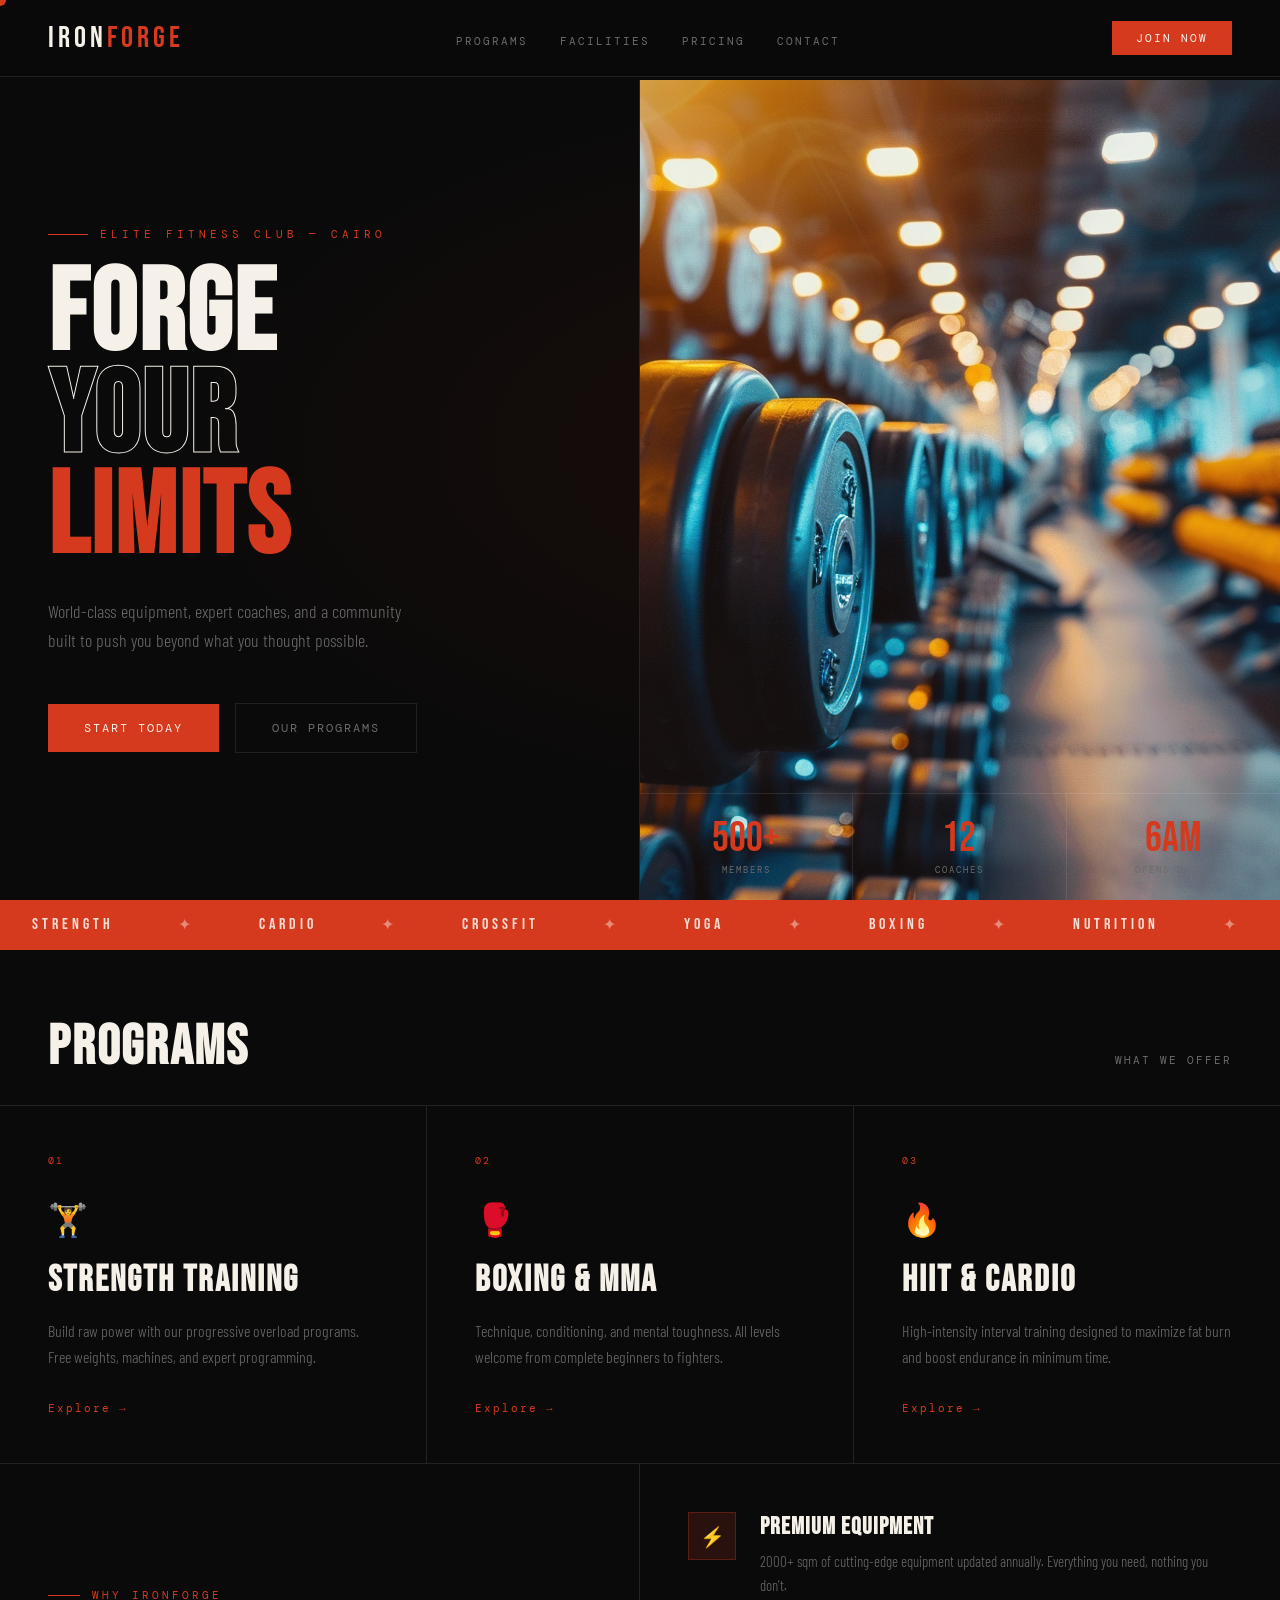
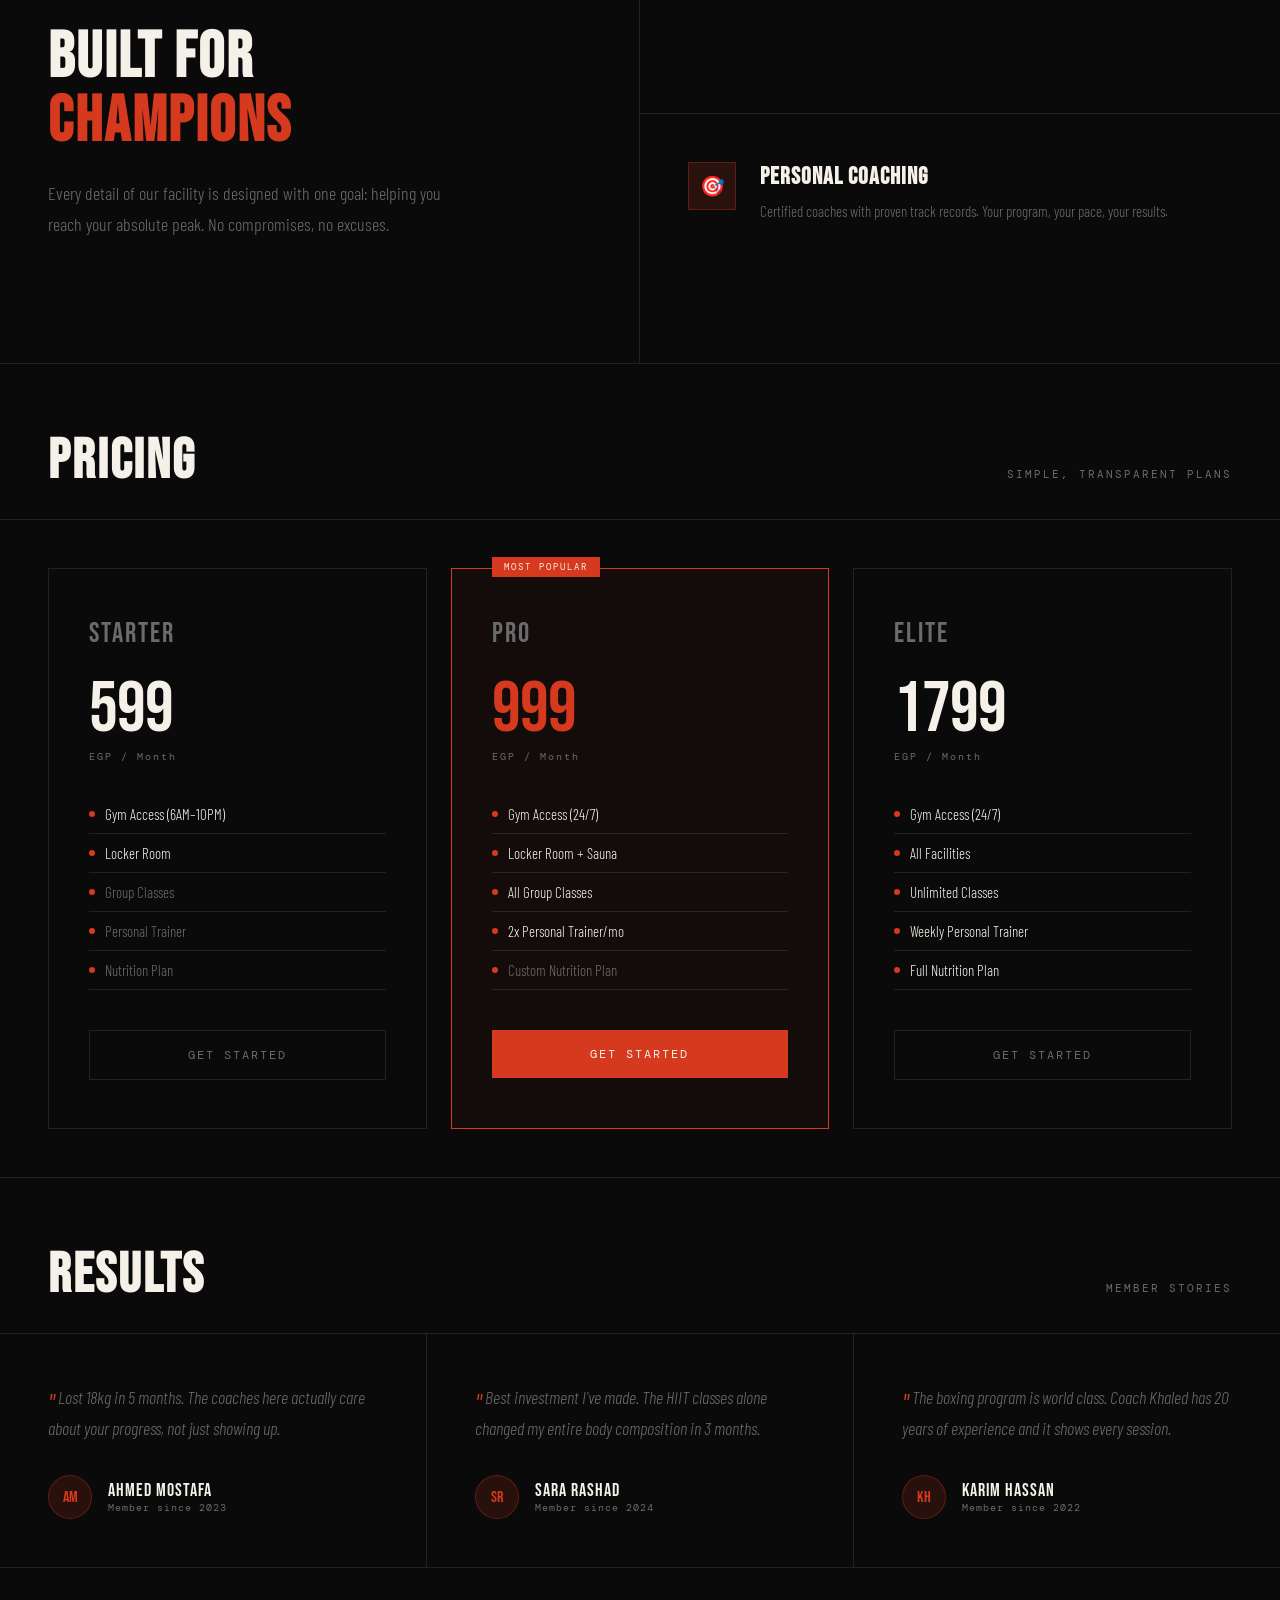
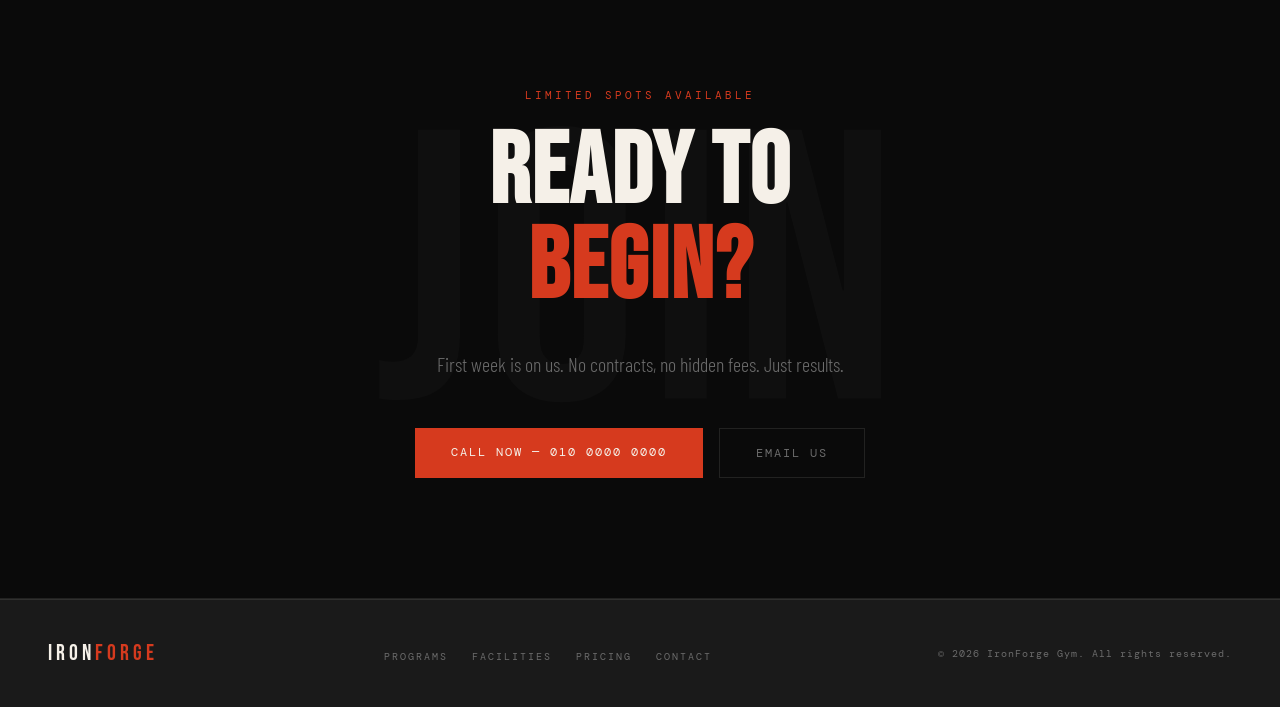
==== projects/gym/gym_landing.html @ 4a339556 "change photo gym.html" ====
<!DOCTYPE html>
<html lang="en">
<head>
  <meta charset="UTF-8" />
  <meta name="viewport" content="width=device-width, initial-scale=1.0" />
  <title>IRONFORGE — Elite Fitness</title>
  <link href="https://fonts.googleapis.com/css2?family=Bebas+Neue&family=Barlow+Condensed:wght@300;400;600;700;900&family=DM+Mono:wght@300;400&display=swap" rel="stylesheet" />
  <style>
    *, *::before, *::after { box-sizing: border-box; margin: 0; padding: 0; }

    :root {
      --black: #0a0a0a;
      --white: #f5f0e8;
      --red: #d63a1e;
      --red-dim: rgba(214,58,30,0.15);
      --gray: #1a1a1a;
      --muted: #6b6b6b;
      --line: rgba(245,240,232,0.1);
    }

    html { scroll-behavior: smooth; }
    body {
      background: var(--black);
      color: var(--white);
      font-family: 'Barlow Condensed', sans-serif;
      font-weight: 400;
      overflow-x: hidden;
      cursor: none;
    }

    /* CURSOR */
    .cursor {
      width: 12px; height: 12px;
      background: var(--red);
      border-radius: 50%;
      position: fixed; top: 0; left: 0;
      pointer-events: none;
      z-index: 9999;
      transform: translate(-50%, -50%);
      transition: transform 0.08s ease, width 0.2s, height 0.2s;
    }
    .cursor.expand { width: 36px; height: 36px; background: rgba(214,58,30,0.3); }

    /* NAV */
    nav {
      position: fixed; top: 0; left: 0; right: 0;
      z-index: 100;
      padding: 20px 48px;
      display: flex; justify-content: space-between; align-items: center;
      background: rgba(10,10,10,0.92);
      backdrop-filter: blur(10px);
      border-bottom: 1px solid var(--line);
    }
    .nav-logo {
      font-family: 'Bebas Neue', sans-serif;
      font-size: 30px;
      letter-spacing: 4px;
      color: var(--white);
      text-decoration: none;
    }
    .nav-logo span { color: var(--red); }
    .nav-links { display: flex; gap: 32px; list-style: none; }
    .nav-links a {
      font-family: 'DM Mono', monospace;
      font-size: 11px;
      letter-spacing: 2px;
      text-transform: uppercase;
      color: var(--muted);
      text-decoration: none;
      transition: color 0.2s;
    }
    .nav-links a:hover { color: var(--red); }
    .nav-cta {
      font-family: 'DM Mono', monospace;
      font-size: 11px;
      letter-spacing: 2px;
      text-transform: uppercase;
      padding: 10px 24px;
      background: var(--red);
      color: var(--white);
      text-decoration: none;
      transition: background 0.2s;
    }
    .nav-cta:hover { background: #b82e10; }

    /* HERO */
    .hero {
      min-height: 100vh;
      display: grid;
      grid-template-columns: 1fr 1fr;
      padding-top: 80px;
      position: relative;
      overflow: hidden;
    }
    .hero::before {
      content: '';
      position: absolute; inset: 0;
      background: radial-gradient(ellipse at 70% 50%, rgba(214,58,30,0.08) 0%, transparent 60%);
      pointer-events: none;
    }
    .hero-left {
      padding: 80px 48px;
      display: flex; flex-direction: column; justify-content: center;
      border-right: 1px solid var(--line);
      position: relative; z-index: 1;
    }
    .hero-tag {
      font-family: 'DM Mono', monospace;
      font-size: 11px;
      letter-spacing: 4px;
      text-transform: uppercase;
      color: var(--red);
      margin-bottom: 24px;
      opacity: 0;
      animation: fadeUp 0.7s 0.2s forwards;
      display: flex; align-items: center; gap: 12px;
    }
    .hero-tag::before { content: ''; width: 40px; height: 1px; background: var(--red); }
    .hero-title {
      font-family: 'Bebas Neue', sans-serif;
      font-size: clamp(80px, 9vw, 130px);
      line-height: 0.88;
      letter-spacing: 2px;
      color: var(--white);
      opacity: 0;
      animation: fadeUp 0.7s 0.4s forwards;
    }
    .hero-title .red { color: var(--red); }
    .hero-title .outline {
      -webkit-text-stroke: 1px var(--white);
      color: transparent;
    }
    .hero-sub {
      font-size: 18px;
      font-weight: 300;
      color: var(--muted);
      margin-top: 28px;
      max-width: 380px;
      line-height: 1.6;
      opacity: 0;
      animation: fadeUp 0.7s 0.6s forwards;
    }
    .hero-btns {
      margin-top: 48px;
      display: flex; gap: 16px; align-items: center;
      opacity: 0;
      animation: fadeUp 0.7s 0.8s forwards;
    }
    .btn-red {
      font-family: 'DM Mono', monospace;
      font-size: 12px;
      letter-spacing: 2px;
      text-transform: uppercase;
      padding: 16px 36px;
      background: var(--red);
      color: var(--white);
      text-decoration: none;
      transition: background 0.2s, transform 0.2s;
      display: inline-block;
    }
    .btn-red:hover { background: #b82e10; transform: translateY(-2px); }
    .btn-ghost {
      font-family: 'DM Mono', monospace;
      font-size: 12px;
      letter-spacing: 2px;
      text-transform: uppercase;
      padding: 16px 36px;
      border: 1px solid var(--line);
      color: var(--muted);
      text-decoration: none;
      transition: border-color 0.2s, color 0.2s;
    }
    .btn-ghost:hover { border-color: var(--white); color: var(--white); }

    .hero-right {
      position: relative;
      background: var(--gray);
      overflow: hidden;
      display: flex; align-items: center; justify-content: center;
    }
    .hero-bg-text {
      font-family: 'Bebas Neue', sans-serif;
      font-size: clamp(120px, 18vw, 220px);
      color: rgba(245,240,232,0.03);
      letter-spacing: 8px;
      position: absolute;
      white-space: nowrap;
      user-select: none;
    }
    .hero-stats-grid {
      position: absolute; bottom: 0; left: 0; right: 0;
      display: grid; grid-template-columns: repeat(3,1fr);
      border-top: 1px solid var(--line);
    }
    .hero-stat {
      padding: 24px;
      border-right: 1px solid var(--line);
      text-align: center;
      opacity: 0;
      animation: fadeUp 0.7s 1s forwards;
    }
    .hero-stat:last-child { border-right: none; }
    .hero-stat-num {
      font-family: 'Bebas Neue', sans-serif;
      font-size: 42px;
      color: var(--red);
      line-height: 1;
    }
    .hero-stat-label {
      font-family: 'DM Mono', monospace;
      font-size: 9px;
      letter-spacing: 2px;
      color: var(--muted);
      text-transform: uppercase;
      margin-top: 4px;
    }
    .hero-img-placeholder {
  width: 100%;
  height: 100%;
  object-fit: cover;
  object-position: center;
  position: absolute;
  inset: 0;
}

    /* MARQUEE */
    .marquee-wrap {
      overflow: hidden;
      padding: 14px 0;
      background: var(--red);
      border-top: 1px solid rgba(214,58,30,0.5);
      border-bottom: 1px solid rgba(214,58,30,0.5);
    }
    .marquee-track {
      display: flex;
      animation: marquee 18s linear infinite;
      width: max-content;
      white-space: nowrap;
    }
    .m-item {
      font-family: 'Bebas Neue', sans-serif;
      font-size: 16px;
      letter-spacing: 4px;
      color: var(--white);
      padding: 0 32px;
      opacity: 0.9;
    }
    .m-dot { color: rgba(245,240,232,0.5); }

    /* PROGRAMS */
    .programs { border-bottom: 1px solid var(--line); }
    .section-header {
      padding: 64px 48px 0;
      display: flex; justify-content: space-between; align-items: baseline;
      border-bottom: 1px solid var(--line);
      padding-bottom: 24px;
    }
    .section-title {
      font-family: 'Bebas Neue', sans-serif;
      font-size: 56px;
      letter-spacing: 2px;
    }
    .section-sub {
      font-family: 'DM Mono', monospace;
      font-size: 11px;
      letter-spacing: 2px;
      color: var(--muted);
      text-transform: uppercase;
    }
    .programs-grid {
      display: grid;
      grid-template-columns: repeat(3, 1fr);
      gap: 1px;
      background: var(--line);
    }
    .program-card {
      background: var(--black);
      padding: 48px;
      position: relative;
      overflow: hidden;
      transition: background 0.3s;
      cursor: none;
    }
    .program-card:hover { background: #0f0f0f; }
    .program-num {
      font-family: 'DM Mono', monospace;
      font-size: 10px;
      letter-spacing: 2px;
      color: var(--red);
      margin-bottom: 32px;
      display: block;
    }
    .program-icon {
      font-size: 32px;
      margin-bottom: 20px;
      display: block;
    }
    .program-name {
      font-family: 'Bebas Neue', sans-serif;
      font-size: 36px;
      letter-spacing: 2px;
      margin-bottom: 16px;
    }
    .program-desc {
      font-size: 16px;
      font-weight: 300;
      color: var(--muted);
      line-height: 1.6;
    }
    .program-arrow {
      margin-top: 32px;
      font-family: 'DM Mono', monospace;
      font-size: 11px;
      letter-spacing: 2px;
      color: var(--red);
      display: flex; align-items: center; gap: 8px;
      transition: gap 0.2s;
    }
    .program-card:hover .program-arrow { gap: 16px; }
    .program-arrow::after { content: '→'; }

    /* FEATURES */
    .features {
      display: grid;
      grid-template-columns: 1fr 1fr;
      border-bottom: 1px solid var(--line);
      min-height: 500px;
    }
    .features-left {
      padding: 80px 48px;
      border-right: 1px solid var(--line);
      display: flex; flex-direction: column; justify-content: center;
    }
    .features-label {
      font-family: 'DM Mono', monospace;
      font-size: 11px;
      letter-spacing: 3px;
      color: var(--red);
      text-transform: uppercase;
      margin-bottom: 24px;
      display: flex; align-items: center; gap: 12px;
    }
    .features-label::before { content: ''; width: 32px; height: 1px; background: var(--red); }
    .features-heading {
      font-family: 'Bebas Neue', sans-serif;
      font-size: clamp(40px, 5vw, 64px);
      line-height: 1;
      letter-spacing: 2px;
      margin-bottom: 24px;
    }
    .features-heading span { color: var(--red); }
    .features-text {
      font-size: 18px;
      font-weight: 300;
      color: var(--muted);
      line-height: 1.7;
      max-width: 420px;
    }
    .features-right {
      display: grid;
      grid-template-rows: 1fr 1fr;
    }
    .feature-item {
      padding: 48px;
      border-bottom: 1px solid var(--line);
      display: flex; gap: 24px; align-items: flex-start;
    }
    .feature-item:last-child { border-bottom: none; }
    .feature-icon {
      width: 48px; height: 48px;
      background: var(--red-dim);
      border: 1px solid rgba(214,58,30,0.3);
      display: flex; align-items: center; justify-content: center;
      font-size: 20px;
      flex-shrink: 0;
    }
    .feature-title {
      font-family: 'Bebas Neue', sans-serif;
      font-size: 24px;
      letter-spacing: 1px;
      margin-bottom: 8px;
    }
    .feature-desc {
      font-size: 15px;
      font-weight: 300;
      color: var(--muted);
      line-height: 1.6;
    }

    /* PRICING */
    .pricing { border-bottom: 1px solid var(--line); }
    .pricing-grid {
      display: grid;
      grid-template-columns: repeat(3, 1fr);
      gap: 1px;
      background: var(--line);
      padding: 48px;
      gap: 24px;
      background: var(--black);
    }
    .price-card {
      border: 1px solid var(--line);
      padding: 48px 40px;
      position: relative;
      transition: border-color 0.3s;
    }
    .price-card:hover { border-color: rgba(245,240,232,0.2); }
    .price-card.featured {
      border-color: var(--red);
      background: rgba(214,58,30,0.04);
    }
    .price-badge {
      position: absolute; top: -12px; left: 40px;
      font-family: 'DM Mono', monospace;
      font-size: 9px;
      letter-spacing: 2px;
      text-transform: uppercase;
      background: var(--red);
      color: var(--white);
      padding: 4px 12px;
    }
    .price-name {
      font-family: 'Bebas Neue', sans-serif;
      font-size: 28px;
      letter-spacing: 2px;
      color: var(--muted);
      margin-bottom: 24px;
    }
    .price-amount {
      font-family: 'Bebas Neue', sans-serif;
      font-size: 72px;
      line-height: 1;
      letter-spacing: -1px;
      margin-bottom: 4px;
    }
    .price-card.featured .price-amount { color: var(--red); }
    .price-period {
      font-family: 'DM Mono', monospace;
      font-size: 10px;
      letter-spacing: 2px;
      color: var(--muted);
      margin-bottom: 32px;
    }
    .price-features {
      list-style: none;
      margin-bottom: 40px;
    }
    .price-features li {
      font-size: 15px;
      font-weight: 300;
      color: var(--muted);
      padding: 10px 0;
      border-bottom: 1px solid var(--line);
      display: flex; align-items: center; gap: 10px;
    }
    .price-features li::before {
      content: '';
      width: 6px; height: 6px;
      background: var(--red);
      border-radius: 50%;
      flex-shrink: 0;
    }
    .price-features li.included { color: var(--white); }

    /* TESTIMONIALS */
    .testimonials { border-bottom: 1px solid var(--line); }
    .testimonials-grid {
      display: grid;
      grid-template-columns: repeat(3, 1fr);
      gap: 1px;
      background: var(--line);
    }
    .testimonial {
      background: var(--black);
      padding: 48px;
    }
    .testimonial-quote {
      font-size: 18px;
      font-weight: 300;
      font-style: italic;
      line-height: 1.7;
      color: var(--muted);
      margin-bottom: 32px;
    }
    .testimonial-quote::before { content: '"'; color: var(--red); font-size: 32px; line-height: 0; vertical-align: -12px; margin-right: 4px; }
    .testimonial-author {
      display: flex; align-items: center; gap: 16px;
    }
    .author-avatar {
      width: 44px; height: 44px;
      background: var(--red-dim);
      border: 1px solid rgba(214,58,30,0.3);
      border-radius: 50%;
      display: flex; align-items: center; justify-content: center;
      font-family: 'Bebas Neue', sans-serif;
      font-size: 16px;
      color: var(--red);
      flex-shrink: 0;
    }
    .author-name {
      font-family: 'Bebas Neue', sans-serif;
      font-size: 18px;
      letter-spacing: 1px;
    }
    .author-role {
      font-family: 'DM Mono', monospace;
      font-size: 10px;
      letter-spacing: 1px;
      color: var(--muted);
    }

    /* CTA */
    .cta-section {
      padding: 120px 48px;
      text-align: center;
      position: relative;
      overflow: hidden;
      border-bottom: 1px solid var(--line);
    }
    .cta-section::before {
      content: 'JOIN';
      font-family: 'Bebas Neue', sans-serif;
      font-size: clamp(200px, 30vw, 400px);
      color: rgba(245,240,232,0.02);
      position: absolute;
      top: 50%; left: 50%;
      transform: translate(-50%, -50%);
      letter-spacing: 10px;
      pointer-events: none;
      user-select: none;
      white-space: nowrap;
    }
    .cta-label {
      font-family: 'DM Mono', monospace;
      font-size: 11px;
      letter-spacing: 3px;
      color: var(--red);
      text-transform: uppercase;
      margin-bottom: 24px;
    }
    .cta-title {
      font-family: 'Bebas Neue', sans-serif;
      font-size: clamp(60px, 8vw, 100px);
      line-height: 0.95;
      letter-spacing: 2px;
      margin-bottom: 32px;
    }
    .cta-title span { color: var(--red); }
    .cta-sub {
      font-size: 20px;
      font-weight: 300;
      color: var(--muted);
      max-width: 480px;
      margin: 0 auto 48px;
      line-height: 1.6;
    }
    .cta-btns { display: flex; gap: 16px; justify-content: center; }

    /* FOOTER */
    footer {
      padding: 40px 48px;
      display: flex; justify-content: space-between; align-items: center;
      background: var(--gray);
      border-top: 1px solid var(--line);
    }
    .footer-logo {
      font-family: 'Bebas Neue', sans-serif;
      font-size: 22px;
      letter-spacing: 4px;
      color: var(--white);
    }
    .footer-logo span { color: var(--red); }
    .footer-links { display: flex; gap: 24px; list-style: none; }
    .footer-links a {
      font-family: 'DM Mono', monospace;
      font-size: 10px;
      letter-spacing: 2px;
      color: var(--muted);
      text-decoration: none;
      text-transform: uppercase;
      transition: color 0.2s;
    }
    .footer-links a:hover { color: var(--red); }
    .footer-copy {
      font-family: 'DM Mono', monospace;
      font-size: 10px;
      letter-spacing: 1px;
      color: var(--muted);
    }

    /* REVEAL */
    .reveal { opacity: 0; transform: translateY(24px); transition: opacity 0.7s ease, transform 0.7s ease; }
    .reveal.visible { opacity: 1; transform: translateY(0); }

    /* ANIMATIONS */
    @keyframes fadeUp {
      from { opacity: 0; transform: translateY(20px); }
      to   { opacity: 1; transform: translateY(0); }
    }
    @keyframes marquee {
      from { transform: translateX(0); }
      to   { transform: translateX(-50%); }
    }

    /* RESPONSIVE */
    @media (max-width: 1024px) {
      .programs-grid { grid-template-columns: 1fr 1fr; }
      .pricing-grid { grid-template-columns: 1fr; max-width: 480px; margin: 0 auto; }
      .testimonials-grid { grid-template-columns: 1fr; }
    }
    @media (max-width: 768px) {
      nav { padding: 16px 24px; }
      .nav-links { display: none; }
      .hero { grid-template-columns: 1fr; }
      .hero-right { min-height: 300px; }
      .hero-left { padding: 48px 24px; }
      .section-header { padding: 48px 24px 24px; flex-direction: column; gap: 8px; }
      .programs-grid { grid-template-columns: 1fr; }
      .program-card { padding: 32px 24px; }
      .features { grid-template-columns: 1fr; }
      .features-left { padding: 48px 24px; border-right: none; border-bottom: 1px solid var(--line); }
      .feature-item { padding: 32px 24px; }
      .pricing-grid { padding: 24px; }
      .cta-section { padding: 80px 24px; }
      .cta-btns { flex-direction: column; align-items: center; }
      footer { flex-direction: column; gap: 16px; text-align: center; padding: 24px; }
      .footer-links { flex-wrap: wrap; justify-content: center; }
    }
  </style>
</head>
<body>
  <div class="cursor" id="cursor"></div>

  <nav>
    <a href="#" class="nav-logo">IRON<span>FORGE</span></a>
    <ul class="nav-links">
      <li><a href="#programs">Programs</a></li>
      <li><a href="#features">Facilities</a></li>
      <li><a href="#pricing">Pricing</a></li>
      <li><a href="#contact">Contact</a></li>
    </ul>
    <a href="#pricing" class="nav-cta">Join Now</a>
  </nav>

  <!-- HERO -->
  <section id="hero" class="hero">
    <div class="hero-left">
      <p class="hero-tag">Elite Fitness Club — Cairo</p>
      <h1 class="hero-title">
        FORGE<br>
        <span class="outline">YOUR</span><br>
        <span class="red">LIMITS</span>
      </h1>
      <p class="hero-sub">World-class equipment, expert coaches, and a community built to push you beyond what you thought possible.</p>
      <div class="hero-btns">
        <a href="#pricing" class="btn-red">Start Today</a>
        <a href="#programs" class="btn-ghost">Our Programs</a>
      </div>
    </div>
    <div class="hero-right">
      <div class="hero-bg-text">GYM</div>
      <img src="./photos-gym.png" alt="athlete" class="hero-img-placeholder" />
      <div class="hero-stats-grid">
        <div class="hero-stat">
          <div class="hero-stat-num">500+</div>
          <div class="hero-stat-label">Members</div>
        </div>
        <div class="hero-stat">
          <div class="hero-stat-num">12</div>
          <div class="hero-stat-label">Coaches</div>
        </div>
        <div class="hero-stat">
          <div class="hero-stat-num">6AM</div>
          <div class="hero-stat-label">Opens Daily</div>
        </div>
      </div>
    </div>
  </section>

  <!-- MARQUEE -->
  <div class="marquee-wrap">
    <div class="marquee-track">
      <span class="m-item">STRENGTH</span><span class="m-item m-dot">✦</span>
      <span class="m-item">CARDIO</span><span class="m-item m-dot">✦</span>
      <span class="m-item">CROSSFIT</span><span class="m-item m-dot">✦</span>
      <span class="m-item">YOGA</span><span class="m-item m-dot">✦</span>
      <span class="m-item">BOXING</span><span class="m-item m-dot">✦</span>
      <span class="m-item">NUTRITION</span><span class="m-item m-dot">✦</span>
      <span class="m-item">HIIT</span><span class="m-item m-dot">✦</span>
      <span class="m-item">PERSONAL TRAINING</span><span class="m-item m-dot">✦</span>
      <span class="m-item">STRENGTH</span><span class="m-item m-dot">✦</span>
      <span class="m-item">CARDIO</span><span class="m-item m-dot">✦</span>
      <span class="m-item">CROSSFIT</span><span class="m-item m-dot">✦</span>
      <span class="m-item">YOGA</span><span class="m-item m-dot">✦</span>
      <span class="m-item">BOXING</span><span class="m-item m-dot">✦</span>
      <span class="m-item">NUTRITION</span><span class="m-item m-dot">✦</span>
      <span class="m-item">HIIT</span><span class="m-item m-dot">✦</span>
      <span class="m-item">PERSONAL TRAINING</span><span class="m-item m-dot">✦</span>
    </div>
  </div>

  <!-- PROGRAMS -->
  <section id="programs" class="programs">
    <div class="section-header">
      <h2 class="section-title">PROGRAMS</h2>
      <span class="section-sub">What We Offer</span>
    </div>
    <div class="programs-grid">
      <div class="program-card reveal">
        <span class="program-num">01</span>
        <span class="program-icon">🏋️</span>
        <h3 class="program-name">Strength Training</h3>
        <p class="program-desc">Build raw power with our progressive overload programs. Free weights, machines, and expert programming.</p>
        <div class="program-arrow">Explore</div>
      </div>
      <div class="program-card reveal">
        <span class="program-num">02</span>
        <span class="program-icon">🥊</span>
        <h3 class="program-name">Boxing & MMA</h3>
        <p class="program-desc">Technique, conditioning, and mental toughness. All levels welcome from complete beginners to fighters.</p>
        <div class="program-arrow">Explore</div>
      </div>
      <div class="program-card reveal">
        <span class="program-num">03</span>
        <span class="program-icon">🔥</span>
        <h3 class="program-name">HIIT & Cardio</h3>
        <p class="program-desc">High-intensity interval training designed to maximize fat burn and boost endurance in minimum time.</p>
        <div class="program-arrow">Explore</div>
      </div>
    </div>
  </section>

  <!-- FEATURES -->
  <section id="features" class="features">
    <div class="features-left reveal">
      <p class="features-label">Why IronForge</p>
      <h2 class="features-heading">BUILT FOR<br><span>CHAMPIONS</span></h2>
      <p class="features-text">Every detail of our facility is designed with one goal: helping you reach your absolute peak. No compromises, no excuses.</p>
    </div>
    <div class="features-right">
      <div class="feature-item reveal">
        <div class="feature-icon">⚡</div>
        <div>
          <h4 class="feature-title">Premium Equipment</h4>
          <p class="feature-desc">2000+ sqm of cutting-edge equipment updated annually. Everything you need, nothing you don't.</p>
        </div>
      </div>
      <div class="feature-item reveal">
        <div class="feature-icon">🎯</div>
        <div>
          <h4 class="feature-title">Personal Coaching</h4>
          <p class="feature-desc">Certified coaches with proven track records. Your program, your pace, your results.</p>
        </div>
      </div>
    </div>
  </section>

  <!-- PRICING -->
  <section id="pricing" class="pricing">
    <div class="section-header">
      <h2 class="section-title">PRICING</h2>
      <span class="section-sub">Simple, Transparent Plans</span>
    </div>
    <div class="pricing-grid">
      <div class="price-card reveal">
        <p class="price-name">STARTER</p>
        <div class="price-amount">599</div>
        <p class="price-period">EGP / Month</p>
        <ul class="price-features">
          <li class="included">Gym Access (6AM–10PM)</li>
          <li class="included">Locker Room</li>
          <li>Group Classes</li>
          <li>Personal Trainer</li>
          <li>Nutrition Plan</li>
        </ul>
        <a href="#contact" class="btn-ghost" style="display:block;text-align:center;">Get Started</a>
      </div>
      <div class="price-card featured reveal">
        <p class="price-badge">Most Popular</p>
        <p class="price-name">PRO</p>
        <div class="price-amount">999</div>
        <p class="price-period">EGP / Month</p>
        <ul class="price-features">
          <li class="included">Gym Access (24/7)</li>
          <li class="included">Locker Room + Sauna</li>
          <li class="included">All Group Classes</li>
          <li class="included">2x Personal Trainer/mo</li>
          <li>Custom Nutrition Plan</li>
        </ul>
        <a href="#contact" class="btn-red" style="display:block;text-align:center;">Get Started</a>
      </div>
      <div class="price-card reveal">
        <p class="price-name">ELITE</p>
        <div class="price-amount">1799</div>
        <p class="price-period">EGP / Month</p>
        <ul class="price-features">
          <li class="included">Gym Access (24/7)</li>
          <li class="included">All Facilities</li>
          <li class="included">Unlimited Classes</li>
          <li class="included">Weekly Personal Trainer</li>
          <li class="included">Full Nutrition Plan</li>
        </ul>
        <a href="#contact" class="btn-ghost" style="display:block;text-align:center;">Get Started</a>
      </div>
    </div>
  </section>

  <!-- TESTIMONIALS -->
  <section class="testimonials">
    <div class="section-header">
      <h2 class="section-title">RESULTS</h2>
      <span class="section-sub">Member Stories</span>
    </div>
    <div class="testimonials-grid">
      <div class="testimonial reveal">
        <p class="testimonial-quote">Lost 18kg in 5 months. The coaches here actually care about your progress, not just showing up.</p>
        <div class="testimonial-author">
          <div class="author-avatar">AM</div>
          <div>
            <div class="author-name">Ahmed Mostafa</div>
            <div class="author-role">Member since 2023</div>
          </div>
        </div>
      </div>
      <div class="testimonial reveal">
        <p class="testimonial-quote">Best investment I've made. The HIIT classes alone changed my entire body composition in 3 months.</p>
        <div class="testimonial-author">
          <div class="author-avatar">SR</div>
          <div>
            <div class="author-name">Sara Rashad</div>
            <div class="author-role">Member since 2024</div>
          </div>
        </div>
      </div>
      <div class="testimonial reveal">
        <p class="testimonial-quote">The boxing program is world class. Coach Khaled has 20 years of experience and it shows every session.</p>
        <div class="testimonial-author">
          <div class="author-avatar">KH</div>
          <div>
            <div class="author-name">Karim Hassan</div>
            <div class="author-role">Member since 2022</div>
          </div>
        </div>
      </div>
    </div>
  </section>

  <!-- CTA -->
  <section id="contact" class="cta-section">
    <p class="cta-label reveal">Limited Spots Available</p>
    <h2 class="cta-title reveal">READY TO<br><span>BEGIN?</span></h2>
    <p class="cta-sub reveal">First week is on us. No contracts, no hidden fees. Just results.</p>
    <div class="cta-btns reveal">
      <a href="tel:+201000000000" class="btn-red">Call Now — 010 0000 0000</a>
      <a href="mailto:info@ironforge.com" class="btn-ghost">Email Us</a>
    </div>
  </section>

  <!-- FOOTER -->
  <footer>
    <span class="footer-logo">IRON<span>FORGE</span></span>
    <ul class="footer-links">
      <li><a href="#programs">Programs</a></li>
      <li><a href="#features">Facilities</a></li>
      <li><a href="#pricing">Pricing</a></li>
      <li><a href="#contact">Contact</a></li>
    </ul>
    <span class="footer-copy">© 2026 IronForge Gym. All rights reserved.</span>
  </footer>

  <script>
    const cursor = document.getElementById('cursor');
    document.addEventListener('mousemove', e => {
      cursor.style.left = e.clientX + 'px';
      cursor.style.top = e.clientY + 'px';
    });
    document.querySelectorAll('a, button, .program-card').forEach(el => {
      el.addEventListener('mouseenter', () => cursor.classList.add('expand'));
      el.addEventListener('mouseleave', () => cursor.classList.remove('expand'));
    });

    const reveals = document.querySelectorAll('.reveal');
    const observer = new IntersectionObserver((entries) => {
      entries.forEach((entry, i) => {
        if (entry.isIntersecting) {
          setTimeout(() => entry.target.classList.add('visible'), i * 80);
          observer.unobserve(entry.target);
        }
      });
    }, { threshold: 0.1 });
    reveals.forEach(el => observer.observe(el));
  </script>
</body>
</html>
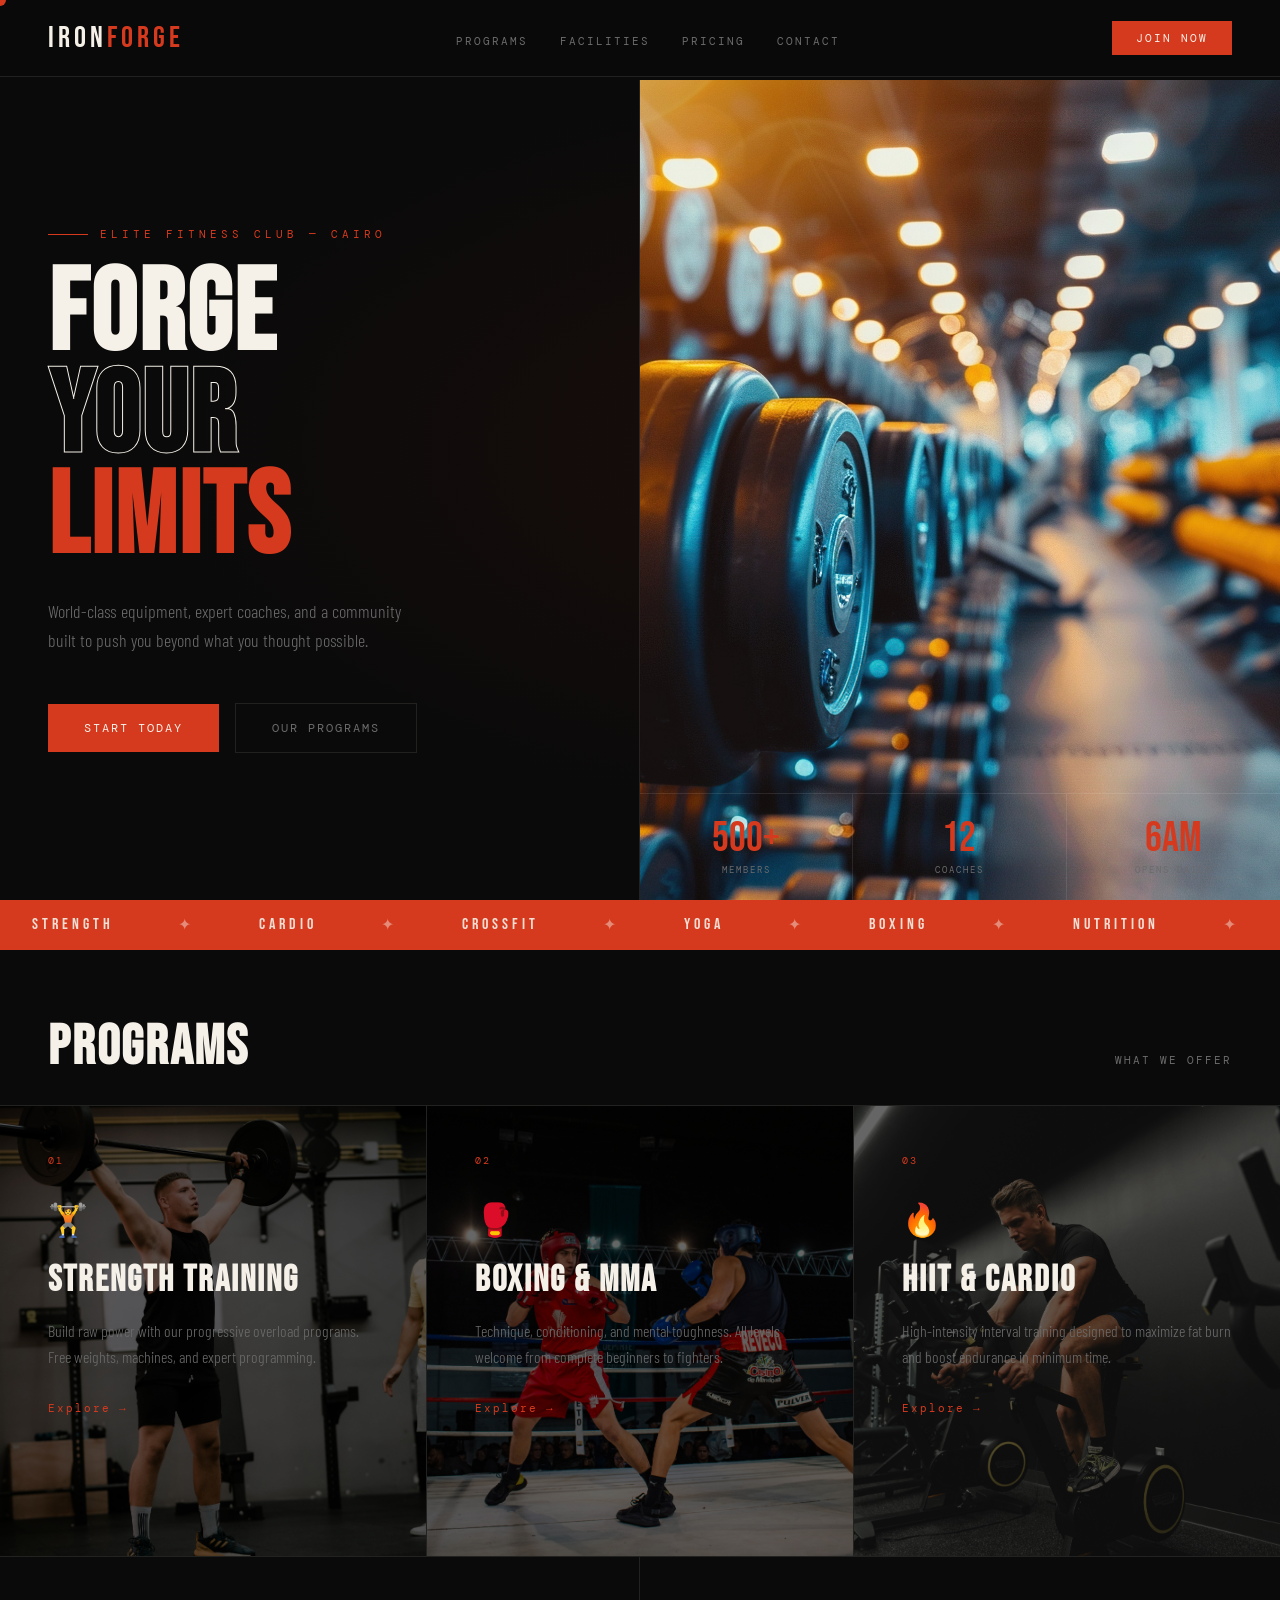
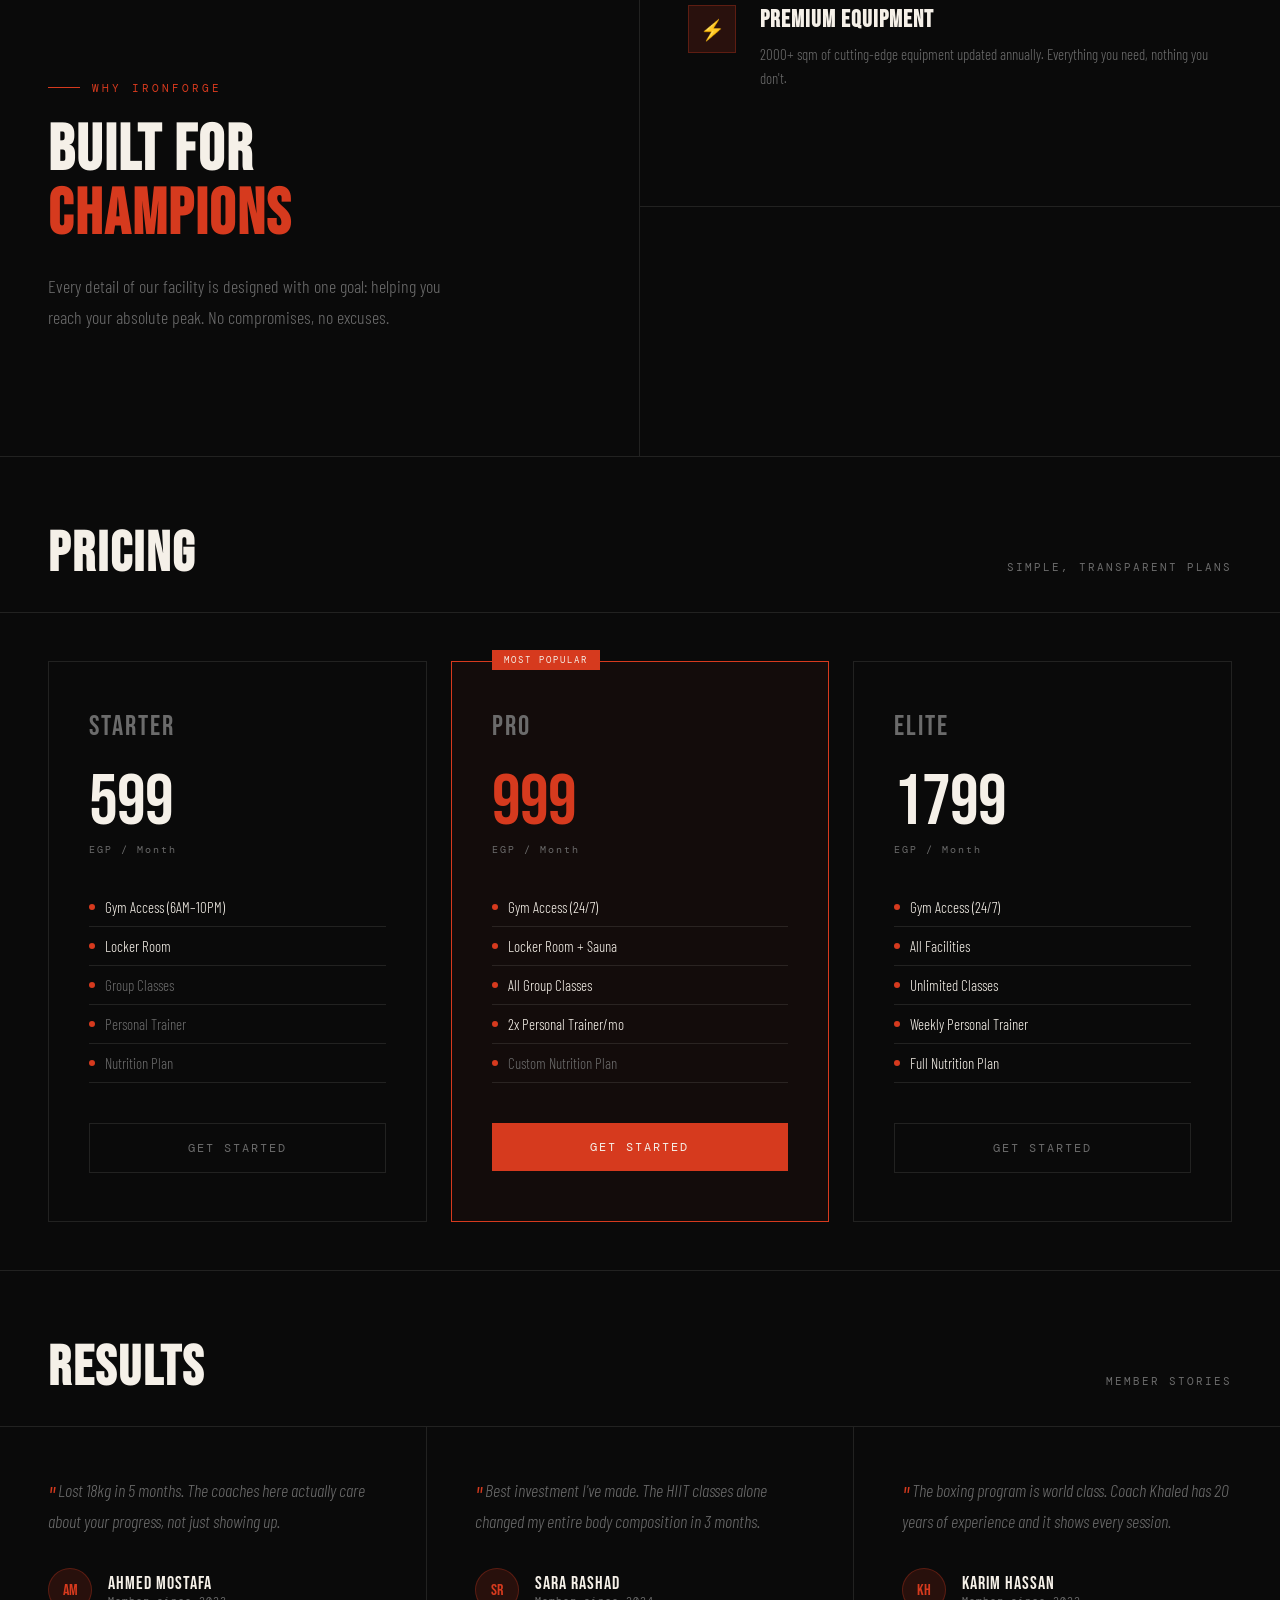
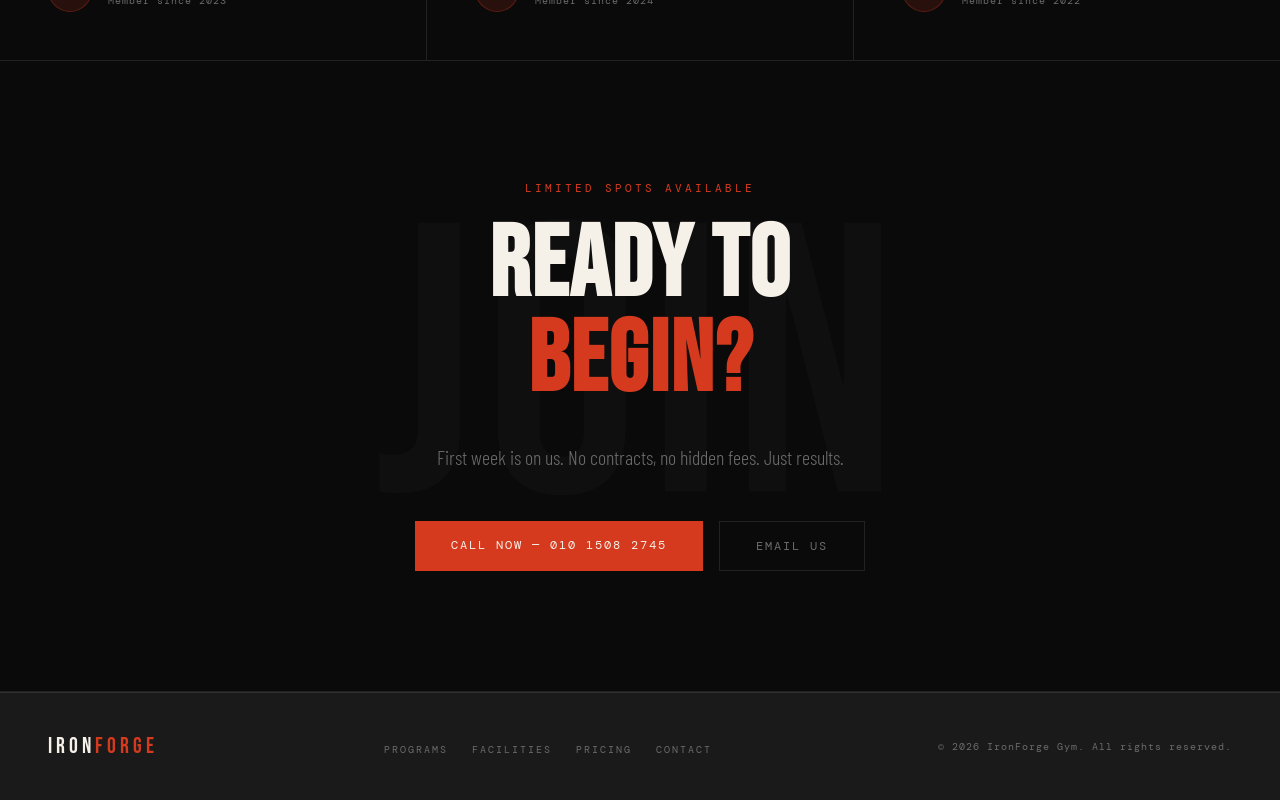
==== commit fa567f04: "edit gym landing page" ====
--- a/projects/gym/gym_landing.html
+++ b/projects/gym/gym_landing.html
@@ -267,21 +267,40 @@
       color: var(--muted);
       text-transform: uppercase;
     }
-    .programs-grid {
-      display: grid;
-      grid-template-columns: repeat(3, 1fr);
-      gap: 1px;
-      background: var(--line);
-    }
-    .program-card {
-      background: var(--black);
-      padding: 48px;
-      position: relative;
-      overflow: hidden;
-      transition: background 0.3s;
-      cursor: none;
-    }
-    .program-card:hover { background: #0f0f0f; }
+   .programs-grid {
+  display: grid;
+  grid-template-columns: repeat(3, 1fr);
+  grid-auto-rows: 450px;
+  gap: 1px;
+  background: var(--line);
+}
+
+.program-card {
+  background-size: cover;
+  background-position: center;
+  padding: 48px;
+  position: relative;
+  overflow: hidden;
+  transition: transform 0.3s;
+  cursor: none;
+  height: 450px;
+}
+
+.program-card::before {
+  content: '';
+  position: absolute;
+  inset: 0;
+  background: rgba(0,0,0,0.6);
+  transition: background 0.3s;
+}
+
+.program-card:hover::before { background: rgba(0,0,0,0.4); }
+
+.program-card * {
+  position: relative;
+  z-index: 1;
+}
+  
     .program-num {
       font-family: 'DM Mono', monospace;
       font-size: 10px;
@@ -699,36 +718,35 @@
     </div>
   </div>
 
-  <!-- PROGRAMS -->
   <section id="programs" class="programs">
-    <div class="section-header">
-      <h2 class="section-title">PROGRAMS</h2>
-      <span class="section-sub">What We Offer</span>
-    </div>
-    <div class="programs-grid">
-      <div class="program-card reveal">
-        <span class="program-num">01</span>
-        <span class="program-icon">🏋️</span>
-        <h3 class="program-name">Strength Training</h3>
-        <p class="program-desc">Build raw power with our progressive overload programs. Free weights, machines, and expert programming.</p>
-        <div class="program-arrow">Explore</div>
-      </div>
-      <div class="program-card reveal">
-        <span class="program-num">02</span>
-        <span class="program-icon">🥊</span>
-        <h3 class="program-name">Boxing & MMA</h3>
-        <p class="program-desc">Technique, conditioning, and mental toughness. All levels welcome from complete beginners to fighters.</p>
-        <div class="program-arrow">Explore</div>
-      </div>
-      <div class="program-card reveal">
-        <span class="program-num">03</span>
-        <span class="program-icon">🔥</span>
-        <h3 class="program-name">HIIT & Cardio</h3>
-        <p class="program-desc">High-intensity interval training designed to maximize fat burn and boost endurance in minimum time.</p>
-        <div class="program-arrow">Explore</div>
-      </div>
-    </div>
-  </section>
+  <div class="section-header">
+    <h2 class="section-title">PROGRAMS</h2>
+    <span class="section-sub">What We Offer</span>
+  </div>
+  <div class="programs-grid">
+    <div class="program-card reveal" style="background-image: url('Strength Training.jpg');">
+      <span class="program-num">01</span>
+      <span class="program-icon">🏋️</span>
+      <h3 class="program-name">Strength Training</h3>
+      <p class="program-desc">Build raw power with our progressive overload programs. Free weights, machines, and expert programming.</p>
+      <div class="program-arrow">Explore</div>
+    </div>
+    <div class="program-card reveal" style="background-image: url('boxing.jpg');">
+      <span class="program-num">02</span>
+      <span class="program-icon">🥊</span>
+      <h3 class="program-name">Boxing & MMA</h3>
+      <p class="program-desc">Technique, conditioning, and mental toughness. All levels welcome from complete beginners to fighters.</p>
+      <div class="program-arrow">Explore</div>
+    </div>
+    <div class="program-card reveal" style="background-image: url('cardio.jpg');">
+      <span class="program-num">03</span>
+      <span class="program-icon">🔥</span>
+      <h3 class="program-name">HIIT & Cardio</h3>
+      <p class="program-desc">High-intensity interval training designed to maximize fat burn and boost endurance in minimum time.</p>
+      <div class="program-arrow">Explore</div>
+    </div>
+  </div>
+</section>
 
   <!-- FEATURES -->
   <section id="features" class="features">
@@ -851,7 +869,7 @@
     <h2 class="cta-title reveal">READY TO<br><span>BEGIN?</span></h2>
     <p class="cta-sub reveal">First week is on us. No contracts, no hidden fees. Just results.</p>
     <div class="cta-btns reveal">
-      <a href="tel:+201000000000" class="btn-red">Call Now — 010 0000 0000</a>
+      <a href="tel:+201000000000" class="btn-red">Call Now — 010 1508 2745</a>
       <a href="mailto:info@ironforge.com" class="btn-ghost">Email Us</a>
     </div>
   </section>
